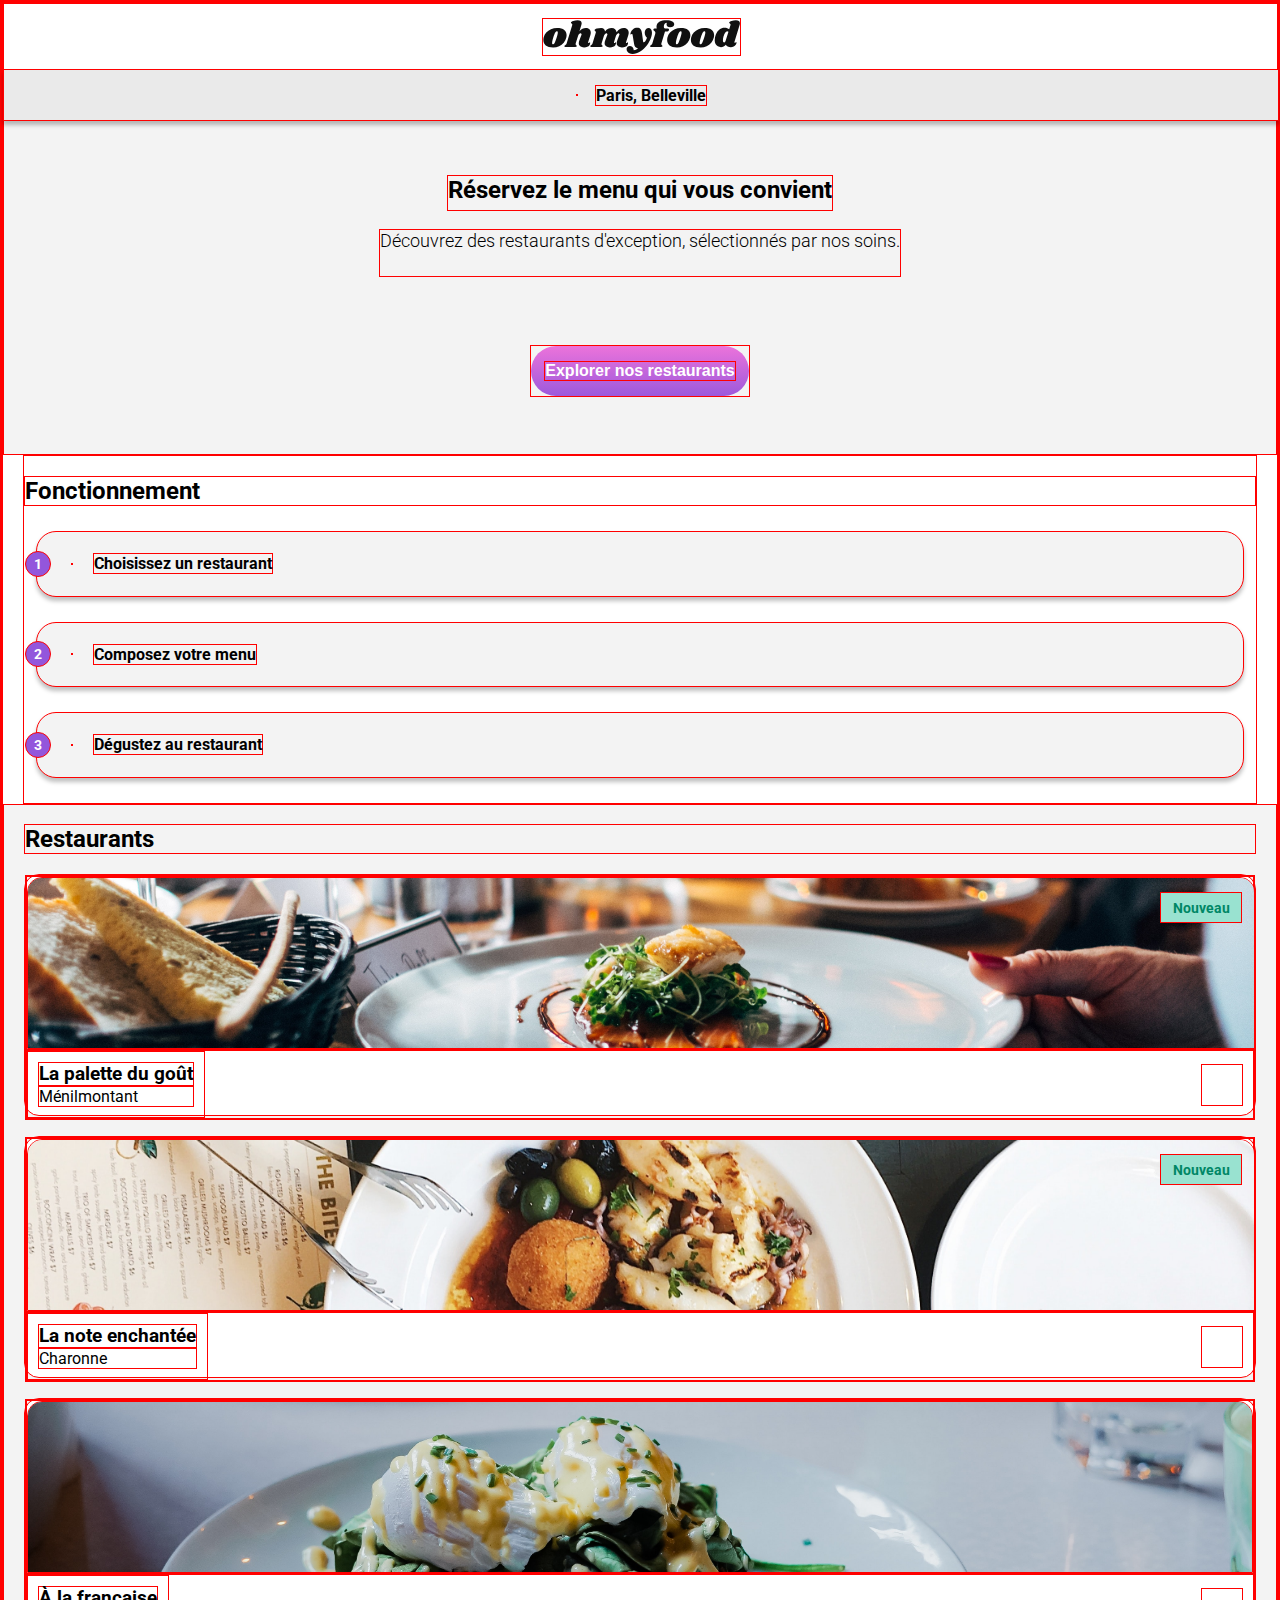
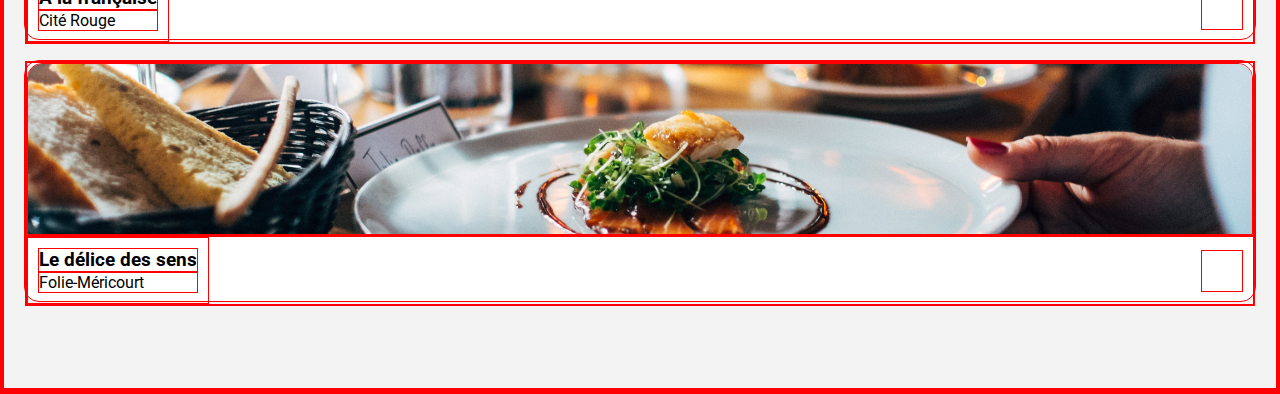
==== index.html @ c68cdf12 "Ajout de la section restaurant HTML + SCSS" ====
<!DOCTYPE html>
<html lang="fr">
  <head>
    <meta charset="UTF-8" />
    <meta name="viewport" content="width=device-width, initial-scale=1.0" />
    <title>Ohmyfood Paris</title>

    <link rel="preconnect" href="https://fonts.googleapis.com" />
    <link rel="preconnect" href="https://fonts.gstatic.com" crossorigin />
    <link href="https://fonts.googleapis.com/css2?family=Roboto:ital,wght@0,100;0,300;0,400;0,500;0,700;0,900;1,100;1,300;1,400;1,500;1,700;1,900&family=Shrikhand&display=swap" rel="stylesheet" />

    <link
      rel="stylesheet"
      href="https://cdnjs.cloudflare.com/ajax/libs/font-awesome/6.2.1/css/all.min.css"
      integrity="sha512-MV7K8+y+gLIBoVD59lQIYicR65iaqukzvf/nwasF0nqhPay5w/9lJmVM2hMDcnK1OnMGCdVK+iQrJ7lzPJQd1w=="
      crossorigin="anonymous"
      referrerpolicy="no-referrer"
    />

    <link rel="stylesheet" href="./SASS/index.css" />
  </head>
</html>

<body>
  <!-- HEADER -->
  <header class="header">
    <nav class="header__navigation">
      <img class="header__logo" src="./assets/images/logo/ohmyfood@2x.svg" alt="logo ohmyfood" />
      <div class="header__location">
        <i class="fa-solid fa-location-dot"></i>
        <h4>Paris, Belleville</h4>
      </div>
    </nav>
  </header>

  <!-- MAIN -->
  <main>
    <!-- EXPLORER -->
    <section class="explorer">
      <h1 class="explorer_title">Réservez le menu qui vous convient</h1>
      <p class="explorer__text">Découvrez des restaurants d'exception, sélectionnés par nos soins.</p>
      <a class="explorer__button--a" href="#">
        <button class="explorer__button">
          <h4>Explorer nos restaurants</h4>
        </button>
      </a>
    </section>

    <!-- FONCTIONNEMENT -->
    <section class="fonctionnement">
      <h2>Fonctionnement</h2>
      <article class="fonctionnement__card">
        <h3>1</h3>
        <i class="fa-solid fa-mobile-screen-button"></i>
        <h4>Choisissez un restaurant</h4>
      </article>
      <article class="fonctionnement__card">
        <h3>2</h3>
        <i class="fa-solid fa-list"></i>
        <h4>Composez votre menu</h4>
      </article>
      <article class="fonctionnement__card">
        <h3>3</h3>
        <i class="fa-solid fa-store"></i>
        <h4>Dégustez au restaurant</h4>
      </article>
    </section>

    <!-- RESTAURANTS -->
    <section class="restaurants">
      <h2>Restaurants</h2>

      <!-- RESTAURANTS Block 1 -->
      <a class="restaurants__card" href="#">
        <article>
          <div class="restaurants__image_container">
            <img class="restaurants__image" src="./assets/images/restaurants/jay-wennington-N_Y88TWmGwA-unsplash.jpg" alt="Restaurant La palette du goût" />
            <h5 class="restaurants__nouveau">Nouveau</h5>
          </div>
          <div class="restaurants__card_bottom">
            <div class="restaurants__text">
              <h3>La palette du goût</h3>
              <p>Ménilmontant</p>
            </div>
            <i class="fa-regular fa-heart"></i>
          </div>
        </article>
      </a>

      <!-- RESTAURANTS Block 2 -->
      <a class="restaurants__card" href="#">
        <article>
          <div class="restaurants__image_container">
            <img class="restaurants__image" src="./assets/images/restaurants/stil-u2Lp8tXIcjw-unsplash.jpg" alt="Restaurant La note enchantée" />
            <h5 class="restaurants__nouveau">Nouveau</h5>
          </div>
          <div class="restaurants__card_bottom">
            <div class="restaurants__text">
              <h3>La note enchantée</h3>
              <p>Charonne</p>
            </div>
            <i class="fa-solid fa-heart restaurants__favori"></i>
          </div>
        </article>
      </a>

      <!-- RESTAURANTS Block 3 -->
      <a class="restaurants__card" href="#">
        <article>
          <div class="restaurants__image_container">
            <img class="restaurants__image" src="./assets/images/restaurants/toa-heftiba-DQKerTsQwi0-unsplash.jpg" alt="Restaurant À la française" />
          </div>
          <div class="restaurants__card_bottom">
            <div class="restaurants__text">
              <h3>À la française</h3>
              <p>Cité Rouge</p>
            </div>
            <i class="fa-regular fa-heart"></i>
          </div>
        </article>
      </a>

      <!-- RESTAURANTS Block 4 -->
      <a class="restaurants__card" href="#">
        <article>
          <div class="restaurants__image_container">
            <img class="restaurants__image" src="./assets/images/restaurants/jay-wennington-N_Y88TWmGwA-unsplash.jpg" alt="Restaurant Le délice des sens" />
          </div>
          <div class="restaurants__card_bottom">
            <div class="restaurants__text">
              <h3>Le délice des sens</h3>
              <p>Folie-Méricourt</p>
            </div>
            <i class="fa-regular fa-heart"></i>
          </div>
        </article>
      </a>
    </section>
  </main>

  <footer></footer>
</body>
---- SASS/index.css ----
* {
  border: solid 1px red;
  text-decoration: none;
}

:root {
  --main-color: #9356DC;
  --second-color: #FF79DA;
  --third-color: #99E2D0;
  --grey: #EAEAEA;
  --light-grey: #f3f3f3;
  --darker-green: #008766;
}

body {
  margin: 0;
  font-family: Roboto;
}

/* HEADER */
.header {
  max-height: 113px;
}
.header .header__navigation {
  display: flex;
  flex-direction: column;
  justify-content: center;
  align-items: center;
  width: 100%;
}
.header .header__logo {
  width: 197px;
  height: 36px;
  margin: 14px 89px 13px;
}
.header .header__location {
  display: flex;
  flex-direction: row;
  justify-content: center;
  align-items: center;
  height: 50px;
  width: 100%;
  background-color: var(--grey);
  gap: 17px;
  font-size: 16px;
  box-shadow: 0px 4px 4px 0px rgba(0, 0, 0, 0.2509803922);
}

/* MAIN */
/* EXPLORER */
.explorer {
  display: flex;
  flex-direction: column;
  padding: 40px 60px 57px;
  align-items: center;
  text-align: center;
  background-color: var(--light-grey);
}
.explorer .explorer_title {
  font-size: 24px;
  min-height: 34px;
  margin-bottom: 0px;
}
.explorer .explorer__text {
  min-height: 46px;
  font-size: 18px;
  font-weight: 300;
}
.explorer .explorer__button {
  display: flex;
  justify-content: center;
  align-items: center;
  height: 50px;
  width: 218px;
  border-radius: 25px;
  background: linear-gradient(0deg, var(--main-color) -11.44%, var(--second-color) 123.93%);
  font-size: 16px;
  color: white;
  border: 0;
}
.explorer .explorer__button--a {
  margin-top: 50px;
}

/* FONCTIONNEMENT */
.fonctionnement {
  margin: 0px 20px;
}
.fonctionnement .fonctionnement__card {
  display: flex;
  flex-direction: row;
  align-items: center;
  background-color: var(--light-grey);
  border-radius: 20px;
  margin: 25px 12px;
  gap: 20px;
  font-size: 16px;
  box-shadow: 0px 4px 4px 0px rgba(0, 0, 0, 0.2509803922);
}
.fonctionnement .fonctionnement__card h3 {
  display: flex;
  justify-content: center;
  align-items: center;
  height: 24px;
  width: 24px;
  border-radius: 24px;
  background-color: var(--main-color);
  font-size: 14px;
  color: white;
  margin-left: -12px;
}

/* RESTAURANTS */
.restaurants {
  padding: 0px 20px 66px;
  background-color: var(--light-grey);
}
.restaurants .restaurants__card {
  display: flex;
  flex-direction: column;
  height: 240px;
  background-color: white;
  border-radius: 15px;
  margin-bottom: 20px;
}
.restaurants .restaurants__image {
  height: 170px;
  width: 100%;
  border-radius: 15px 15px 0px 0px;
  -o-object-fit: cover;
     object-fit: cover;
}
.restaurants .restaurants__image_container {
  display: flex;
  flex-direction: row;
}
.restaurants .restaurants__nouveau {
  display: flex;
  align-items: center;
  justify-content: center;
  background-color: var(--third-color);
  color: var(--darker-green);
  font-size: 14px;
  margin: 15px 0px 0px -95px;
  height: 29px;
  width: 80px;
}
.restaurants .restaurants__text {
  display: flex;
  flex-direction: column;
  padding: 10px;
}
.restaurants .restaurants__text h3,
.restaurants .restaurants__text p {
  margin: 0;
  color: black;
}
.restaurants .restaurants__card_bottom {
  display: flex;
  flex-direction: row;
  justify-content: space-between;
  align-items: center;
}
.restaurants .restaurants__card_bottom i {
  display: flex;
  justify-content: center;
  align-items: center;
  height: 40px;
  width: 40px;
  margin-right: 10px;
}
.restaurants .restaurants__favori {
  color: var(--main-color);
}/*# sourceMappingURL=index.css.map */
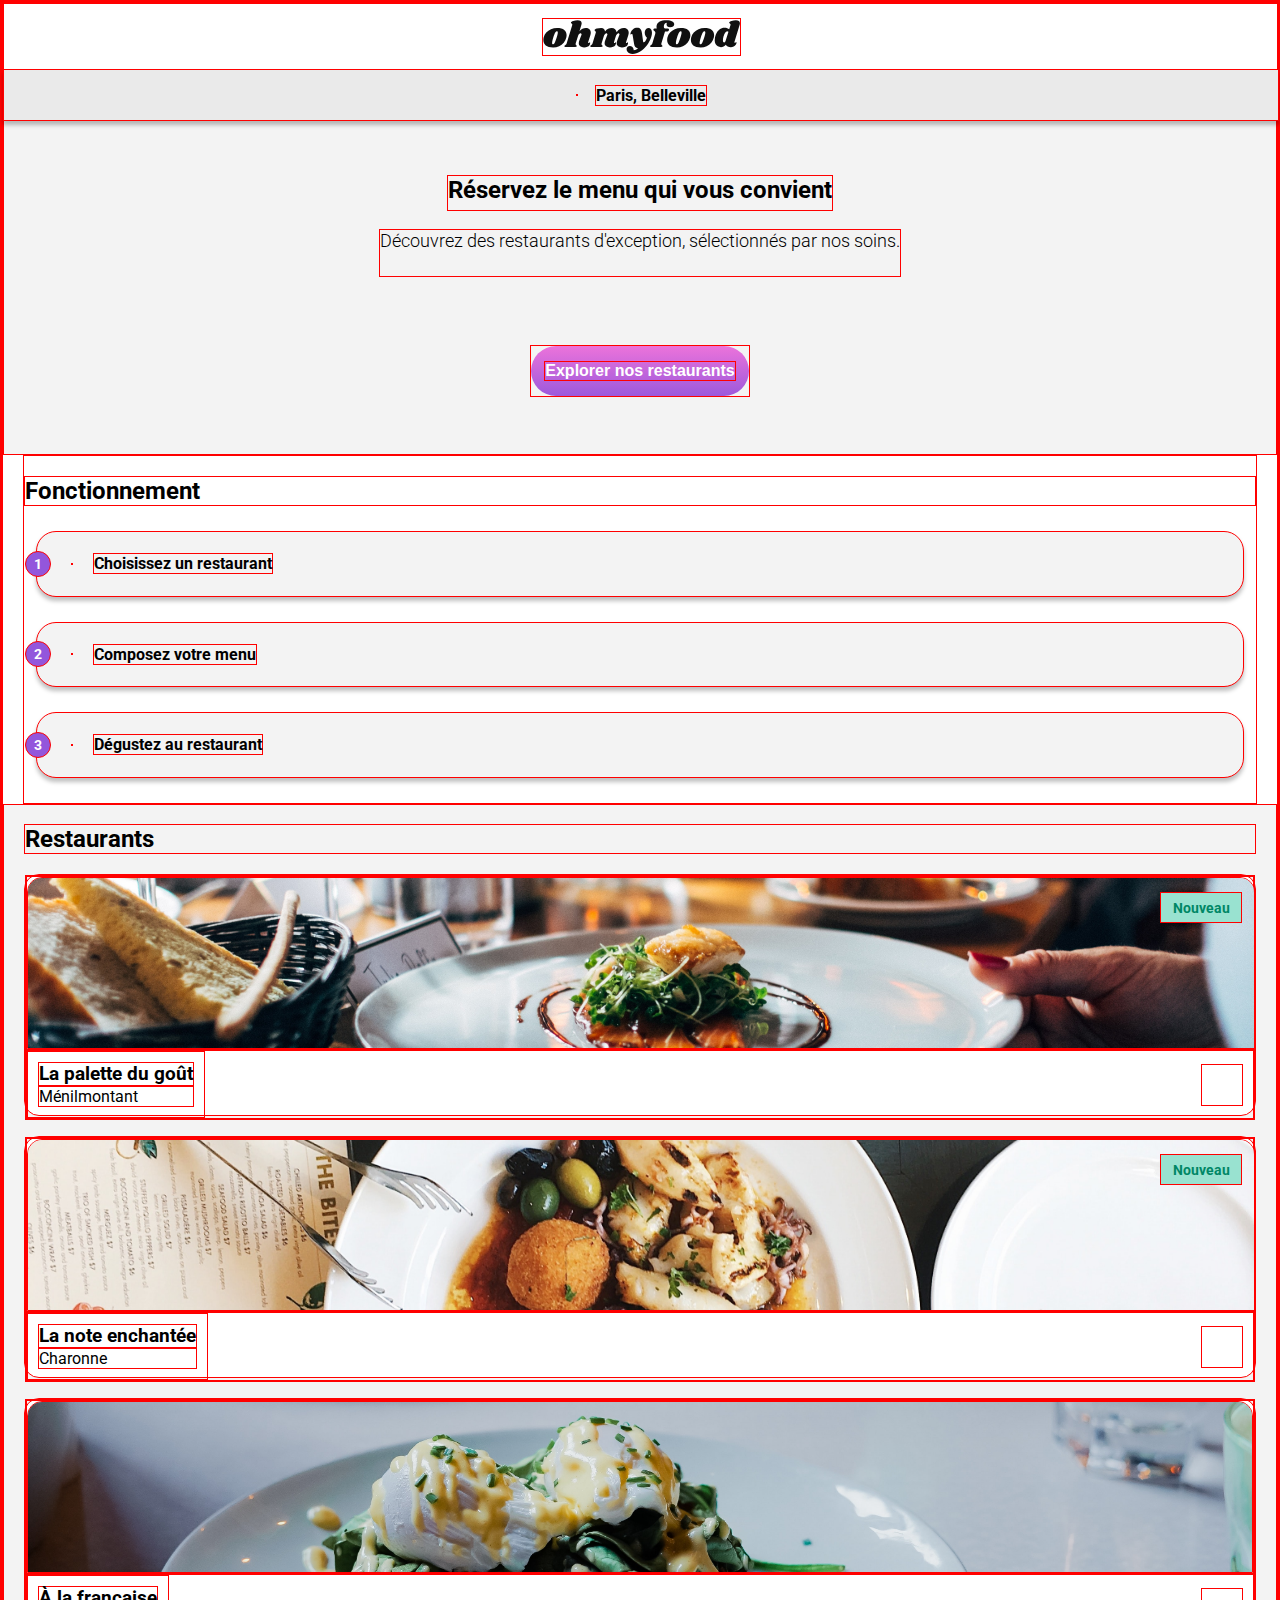
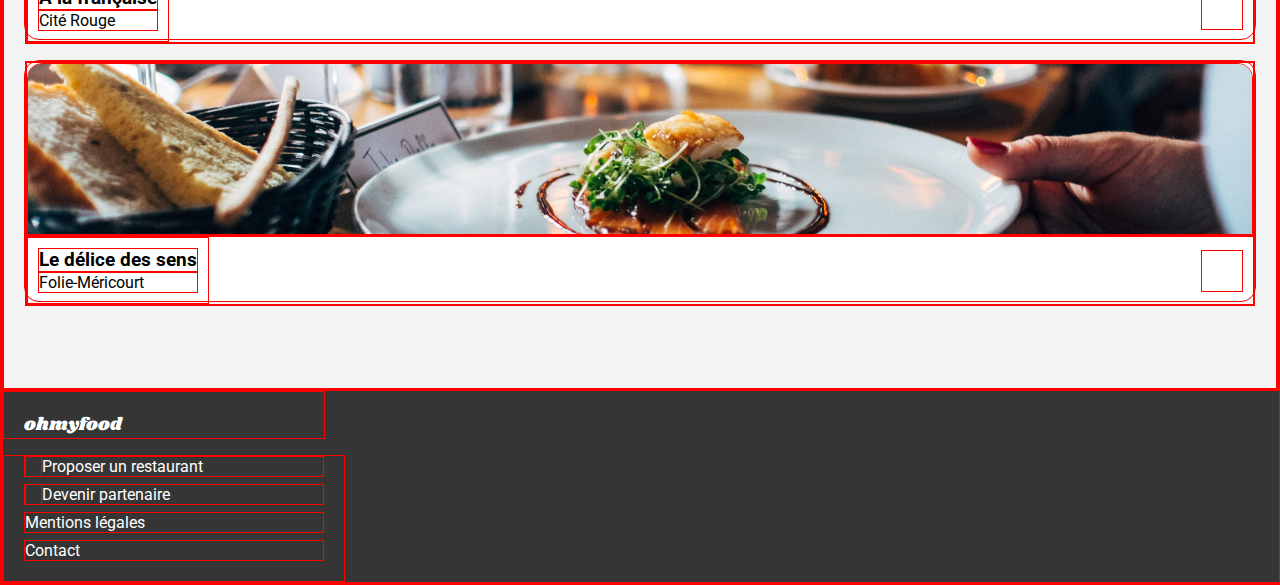
==== commit fd541568: "Ajout du footer html et SCSS" ====
--- a/index.html
+++ b/index.html
@@ -19,124 +19,132 @@
 
     <link rel="stylesheet" href="./SASS/index.css" />
   </head>
+
+  <body>
+    <!-- HEADER -->
+    <header class="header">
+      <nav class="header__navigation">
+        <img class="header__logo" src="./assets/images/logo/ohmyfood@2x.svg" alt="logo ohmyfood" />
+        <div class="header__location">
+          <i class="fa-solid fa-location-dot"></i>
+          <h4>Paris, Belleville</h4>
+        </div>
+      </nav>
+    </header>
+
+    <!-- MAIN -->
+    <main>
+      <!-- EXPLORER -->
+      <section class="explorer">
+        <h1 class="explorer_title">Réservez le menu qui vous convient</h1>
+        <p class="explorer__text">Découvrez des restaurants d'exception, sélectionnés par nos soins.</p>
+        <a class="explorer__button--a" href="#">
+          <button class="explorer__button">
+            <h4>Explorer nos restaurants</h4>
+          </button>
+        </a>
+      </section>
+
+      <!-- FONCTIONNEMENT -->
+      <section class="fonctionnement">
+        <h2>Fonctionnement</h2>
+        <article class="fonctionnement__card">
+          <h3>1</h3>
+          <i class="fa-solid fa-mobile-screen-button"></i>
+          <h4>Choisissez un restaurant</h4>
+        </article>
+        <article class="fonctionnement__card">
+          <h3>2</h3>
+          <i class="fa-solid fa-list"></i>
+          <h4>Composez votre menu</h4>
+        </article>
+        <article class="fonctionnement__card">
+          <h3>3</h3>
+          <i class="fa-solid fa-store"></i>
+          <h4>Dégustez au restaurant</h4>
+        </article>
+      </section>
+
+      <!-- RESTAURANTS -->
+      <section class="restaurants">
+        <h2>Restaurants</h2>
+
+        <!-- RESTAURANTS Block 1 -->
+        <a class="restaurants__card" href="#">
+          <article>
+            <div class="restaurants__image_container">
+              <img class="restaurants__image" src="./assets/images/restaurants/jay-wennington-N_Y88TWmGwA-unsplash.jpg" alt="Restaurant La palette du goût" />
+              <h5 class="restaurants__nouveau">Nouveau</h5>
+            </div>
+            <div class="restaurants__card_bottom">
+              <div class="restaurants__text">
+                <h3>La palette du goût</h3>
+                <p>Ménilmontant</p>
+              </div>
+              <i class="fa-regular fa-heart"></i>
+            </div>
+          </article>
+        </a>
+
+        <!-- RESTAURANTS Block 2 -->
+        <a class="restaurants__card" href="#">
+          <article>
+            <div class="restaurants__image_container">
+              <img class="restaurants__image" src="./assets/images/restaurants/stil-u2Lp8tXIcjw-unsplash.jpg" alt="Restaurant La note enchantée" />
+              <h5 class="restaurants__nouveau">Nouveau</h5>
+            </div>
+            <div class="restaurants__card_bottom">
+              <div class="restaurants__text">
+                <h3>La note enchantée</h3>
+                <p>Charonne</p>
+              </div>
+              <i class="fa-solid fa-heart restaurants__favori"></i>
+            </div>
+          </article>
+        </a>
+
+        <!-- RESTAURANTS Block 3 -->
+        <a class="restaurants__card" href="#">
+          <article>
+            <div class="restaurants__image_container">
+              <img class="restaurants__image" src="./assets/images/restaurants/toa-heftiba-DQKerTsQwi0-unsplash.jpg" alt="Restaurant À la française" />
+            </div>
+            <div class="restaurants__card_bottom">
+              <div class="restaurants__text">
+                <h3>À la française</h3>
+                <p>Cité Rouge</p>
+              </div>
+              <i class="fa-regular fa-heart"></i>
+            </div>
+          </article>
+        </a>
+
+        <!-- RESTAURANTS Block 4 -->
+        <a class="restaurants__card" href="#">
+          <article>
+            <div class="restaurants__image_container">
+              <img class="restaurants__image" src="./assets/images/restaurants/jay-wennington-N_Y88TWmGwA-unsplash.jpg" alt="Restaurant Le délice des sens" />
+            </div>
+            <div class="restaurants__card_bottom">
+              <div class="restaurants__text">
+                <h3>Le délice des sens</h3>
+                <p>Folie-Méricourt</p>
+              </div>
+              <i class="fa-regular fa-heart"></i>
+            </div>
+          </article>
+        </a>
+      </section>
+    </main>
+
+    <footer class="footer">
+      <a href="#" class="footer__logo">ohmyfood</a>
+      <div class="footer__link">
+        <a href="#"><i class="fa-solid fa-utensils"></i>Proposer un restaurant</a>
+        <a href="#"><i class="fa-solid fa-handshake-angle"></i>Devenir partenaire</a>
+        <a href="#">Mentions légales</a>
+        <a href="#">Contact</a>
+      </div>
+    </footer>
+  </body>
 </html>
-
-<body>
-  <!-- HEADER -->
-  <header class="header">
-    <nav class="header__navigation">
-      <img class="header__logo" src="./assets/images/logo/ohmyfood@2x.svg" alt="logo ohmyfood" />
-      <div class="header__location">
-        <i class="fa-solid fa-location-dot"></i>
-        <h4>Paris, Belleville</h4>
-      </div>
-    </nav>
-  </header>
-
-  <!-- MAIN -->
-  <main>
-    <!-- EXPLORER -->
-    <section class="explorer">
-      <h1 class="explorer_title">Réservez le menu qui vous convient</h1>
-      <p class="explorer__text">Découvrez des restaurants d'exception, sélectionnés par nos soins.</p>
-      <a class="explorer__button--a" href="#">
-        <button class="explorer__button">
-          <h4>Explorer nos restaurants</h4>
-        </button>
-      </a>
-    </section>
-
-    <!-- FONCTIONNEMENT -->
-    <section class="fonctionnement">
-      <h2>Fonctionnement</h2>
-      <article class="fonctionnement__card">
-        <h3>1</h3>
-        <i class="fa-solid fa-mobile-screen-button"></i>
-        <h4>Choisissez un restaurant</h4>
-      </article>
-      <article class="fonctionnement__card">
-        <h3>2</h3>
-        <i class="fa-solid fa-list"></i>
-        <h4>Composez votre menu</h4>
-      </article>
-      <article class="fonctionnement__card">
-        <h3>3</h3>
-        <i class="fa-solid fa-store"></i>
-        <h4>Dégustez au restaurant</h4>
-      </article>
-    </section>
-
-    <!-- RESTAURANTS -->
-    <section class="restaurants">
-      <h2>Restaurants</h2>
-
-      <!-- RESTAURANTS Block 1 -->
-      <a class="restaurants__card" href="#">
-        <article>
-          <div class="restaurants__image_container">
-            <img class="restaurants__image" src="./assets/images/restaurants/jay-wennington-N_Y88TWmGwA-unsplash.jpg" alt="Restaurant La palette du goût" />
-            <h5 class="restaurants__nouveau">Nouveau</h5>
-          </div>
-          <div class="restaurants__card_bottom">
-            <div class="restaurants__text">
-              <h3>La palette du goût</h3>
-              <p>Ménilmontant</p>
-            </div>
-            <i class="fa-regular fa-heart"></i>
-          </div>
-        </article>
-      </a>
-
-      <!-- RESTAURANTS Block 2 -->
-      <a class="restaurants__card" href="#">
-        <article>
-          <div class="restaurants__image_container">
-            <img class="restaurants__image" src="./assets/images/restaurants/stil-u2Lp8tXIcjw-unsplash.jpg" alt="Restaurant La note enchantée" />
-            <h5 class="restaurants__nouveau">Nouveau</h5>
-          </div>
-          <div class="restaurants__card_bottom">
-            <div class="restaurants__text">
-              <h3>La note enchantée</h3>
-              <p>Charonne</p>
-            </div>
-            <i class="fa-solid fa-heart restaurants__favori"></i>
-          </div>
-        </article>
-      </a>
-
-      <!-- RESTAURANTS Block 3 -->
-      <a class="restaurants__card" href="#">
-        <article>
-          <div class="restaurants__image_container">
-            <img class="restaurants__image" src="./assets/images/restaurants/toa-heftiba-DQKerTsQwi0-unsplash.jpg" alt="Restaurant À la française" />
-          </div>
-          <div class="restaurants__card_bottom">
-            <div class="restaurants__text">
-              <h3>À la française</h3>
-              <p>Cité Rouge</p>
-            </div>
-            <i class="fa-regular fa-heart"></i>
-          </div>
-        </article>
-      </a>
-
-      <!-- RESTAURANTS Block 4 -->
-      <a class="restaurants__card" href="#">
-        <article>
-          <div class="restaurants__image_container">
-            <img class="restaurants__image" src="./assets/images/restaurants/jay-wennington-N_Y88TWmGwA-unsplash.jpg" alt="Restaurant Le délice des sens" />
-          </div>
-          <div class="restaurants__card_bottom">
-            <div class="restaurants__text">
-              <h3>Le délice des sens</h3>
-              <p>Folie-Méricourt</p>
-            </div>
-            <i class="fa-regular fa-heart"></i>
-          </div>
-        </article>
-      </a>
-    </section>
-  </main>
-
-  <footer></footer>
-</body>
--- a/SASS/index.css
+++ b/SASS/index.css
@@ -10,9 +10,11 @@
   --grey: #EAEAEA;
   --light-grey: #f3f3f3;
   --darker-green: #008766;
+  --footer-background: #353535;
 }
 
 body {
+  padding: 0;
   margin: 0;
   font-family: Roboto;
 }
@@ -171,4 +173,38 @@
 }
 .restaurants .restaurants__favori {
   color: var(--main-color);
+}
+
+/* FOOTER */
+.footer {
+  display: flex;
+  flex-direction: column;
+  background-color: var(--footer-background);
+  width: 100%;
+  height: 100%;
+  margin: 0;
+  padding: 0;
+}
+.footer .footer__logo {
+  color: white;
+  font-family: shrikhand;
+  font-size: 18px;
+  margin-bottom: 16px;
+  padding: 20px 0px 0px 20px;
+  width: 300px;
+}
+.footer .footer__link {
+  display: flex;
+  flex-direction: column;
+  width: 300px;
+  gap: 7px;
+  padding: 0px 20px 20px;
+}
+.footer .footer__link a {
+  color: white;
+  font-size: 16px;
+}
+.footer .footer__link i {
+  width: 13px;
+  padding-right: 15px;
 }/*# sourceMappingURL=index.css.map */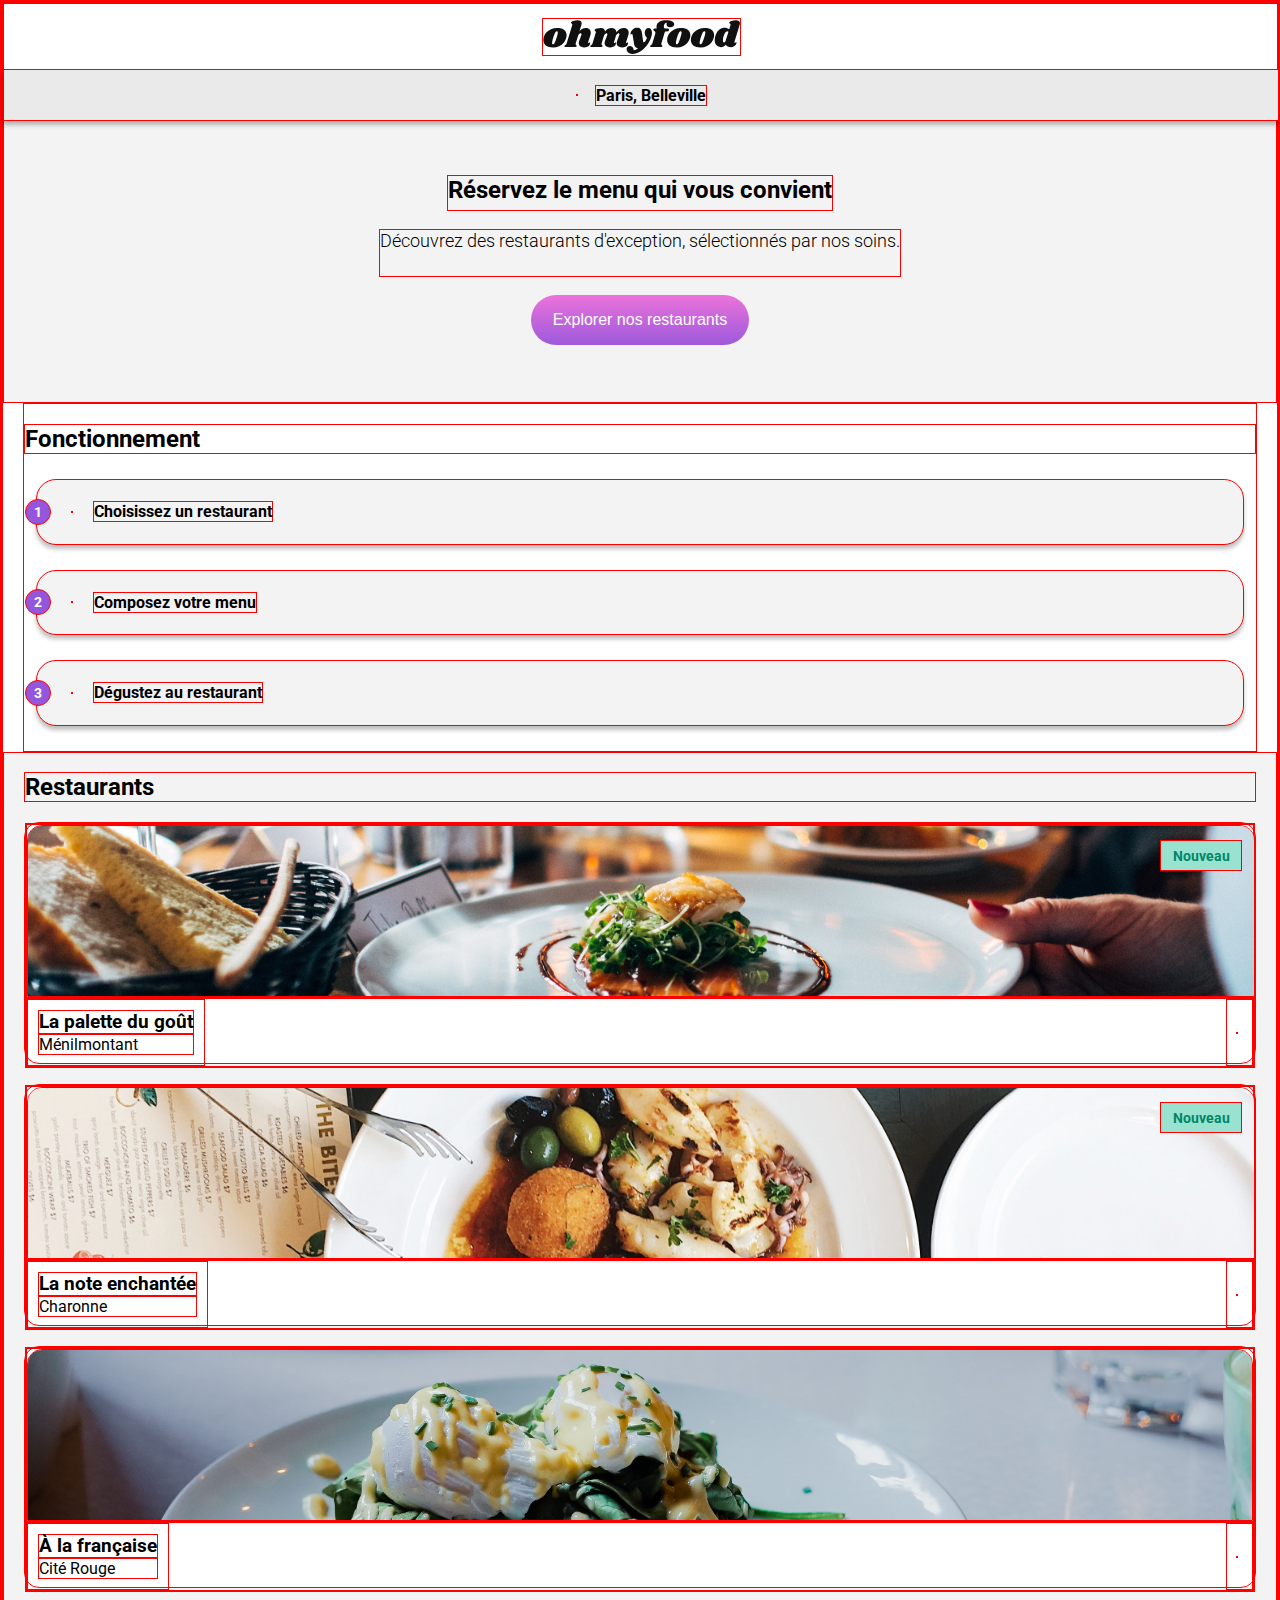
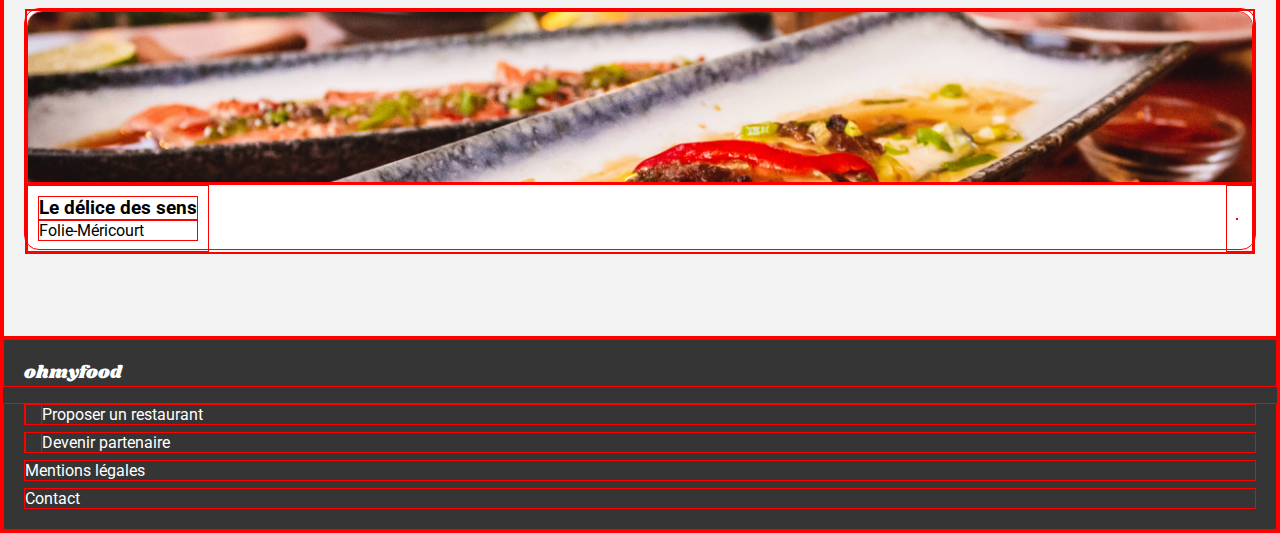
==== commit e9b92a31: "Première version des éléments du menus" ====
--- a/index.html
+++ b/index.html
@@ -38,11 +38,7 @@
       <section class="explorer">
         <h1 class="explorer_title">Réservez le menu qui vous convient</h1>
         <p class="explorer__text">Découvrez des restaurants d'exception, sélectionnés par nos soins.</p>
-        <a class="explorer__button--a" href="#">
-          <button class="explorer__button">
-            <h4>Explorer nos restaurants</h4>
-          </button>
-        </a>
+        <button class="explorer__button">Explorer nos restaurants</button>
       </section>
 
       <!-- FONCTIONNEMENT -->
@@ -70,7 +66,7 @@
         <h2>Restaurants</h2>
 
         <!-- RESTAURANTS Block 1 -->
-        <a class="restaurants__card" href="#">
+        <a class="restaurants__card" href="./restaurants/Resto1.html">
           <article>
             <div class="restaurants__image_container">
               <img class="restaurants__image" src="./assets/images/restaurants/jay-wennington-N_Y88TWmGwA-unsplash.jpg" alt="Restaurant La palette du goût" />
@@ -81,7 +77,10 @@
                 <h3>La palette du goût</h3>
                 <p>Ménilmontant</p>
               </div>
-              <i class="fa-regular fa-heart"></i>
+              <div class="restaurants__hearts">
+                <i class="fa-regular fa-heart"></i>
+                <i class="fa-solid fa-heart restaurants__favori"></i>
+              </div>
             </div>
           </article>
         </a>
@@ -98,7 +97,10 @@
                 <h3>La note enchantée</h3>
                 <p>Charonne</p>
               </div>
-              <i class="fa-solid fa-heart restaurants__favori"></i>
+              <div class="restaurants__hearts">
+                <i class="fa-regular fa-heart"></i>
+                <i class="fa-solid fa-heart restaurants__favori"></i>
+              </div>
             </div>
           </article>
         </a>
@@ -114,7 +116,10 @@
                 <h3>À la française</h3>
                 <p>Cité Rouge</p>
               </div>
-              <i class="fa-regular fa-heart"></i>
+              <div class="restaurants__hearts">
+                <i class="fa-regular fa-heart"></i>
+                <i class="fa-solid fa-heart restaurants__favori"></i>
+              </div>
             </div>
           </article>
         </a>
@@ -123,14 +128,17 @@
         <a class="restaurants__card" href="#">
           <article>
             <div class="restaurants__image_container">
-              <img class="restaurants__image" src="./assets/images/restaurants/jay-wennington-N_Y88TWmGwA-unsplash.jpg" alt="Restaurant Le délice des sens" />
+              <img class="restaurants__image" src="./assets/images/restaurants/louis-hansel-shotsoflouis-qNBGVyOCY8Q-unsplash.jpg" alt="Restaurant Le délice des sens" />
             </div>
             <div class="restaurants__card_bottom">
               <div class="restaurants__text">
                 <h3>Le délice des sens</h3>
                 <p>Folie-Méricourt</p>
               </div>
-              <i class="fa-regular fa-heart"></i>
+              <div class="restaurants__hearts">
+                <i class="fa-regular fa-heart"></i>
+                <i class="fa-solid fa-heart restaurants__favori"></i>
+              </div>
             </div>
           </article>
         </a>
--- a/SASS/index.css
+++ b/SASS/index.css
@@ -1,3 +1,4 @@
+/* GENERAL */
 * {
   border: solid 1px red;
   text-decoration: none;
@@ -13,6 +14,11 @@
   --footer-background: #353535;
 }
 
+html {
+  padding: 0;
+  margin: 0;
+}
+
 body {
   padding: 0;
   margin: 0;
@@ -78,10 +84,13 @@
   background: linear-gradient(0deg, var(--main-color) -11.44%, var(--second-color) 123.93%);
   font-size: 16px;
   color: white;
+  font-size: 16px;
+  font-weight: 500;
   border: 0;
 }
-.explorer .explorer__button--a {
-  margin-top: 50px;
+.explorer .explorer__button:hover {
+  opacity: 0.85;
+  box-shadow: 0px 4px 4px 0px rgba(0, 0, 0, 0.2509803922);
 }
 
 /* FONCTIONNEMENT */
@@ -147,6 +156,11 @@
   height: 29px;
   width: 80px;
 }
+.restaurants .restaurants__card_bottom {
+  display: flex;
+  flex-direction: row;
+  justify-content: space-between;
+}
 .restaurants .restaurants__text {
   display: flex;
   flex-direction: column;
@@ -157,22 +171,21 @@
   margin: 0;
   color: black;
 }
-.restaurants .restaurants__card_bottom {
-  display: flex;
-  flex-direction: row;
-  justify-content: space-between;
-  align-items: center;
-}
-.restaurants .restaurants__card_bottom i {
-  display: flex;
-  justify-content: center;
-  align-items: center;
-  height: 40px;
-  width: 40px;
-  margin-right: 10px;
+.restaurants .restaurants__hearts {
+  display: flex;
+  justify-content: center;
+  align-items: center;
+  font-size: 21px;
+  padding-right: 25px;
 }
 .restaurants .restaurants__favori {
-  color: var(--main-color);
+  opacity: 0;
+  color: var(white);
+  margin-left: -21px;
+  transition: opacity 1s;
+}
+.restaurants .restaurants__favori:hover {
+  opacity: 1;
 }
 
 /* FOOTER */
@@ -180,8 +193,6 @@
   display: flex;
   flex-direction: column;
   background-color: var(--footer-background);
-  width: 100%;
-  height: 100%;
   margin: 0;
   padding: 0;
 }
@@ -191,12 +202,10 @@
   font-size: 18px;
   margin-bottom: 16px;
   padding: 20px 0px 0px 20px;
-  width: 300px;
 }
 .footer .footer__link {
   display: flex;
   flex-direction: column;
-  width: 300px;
   gap: 7px;
   padding: 0px 20px 20px;
 }
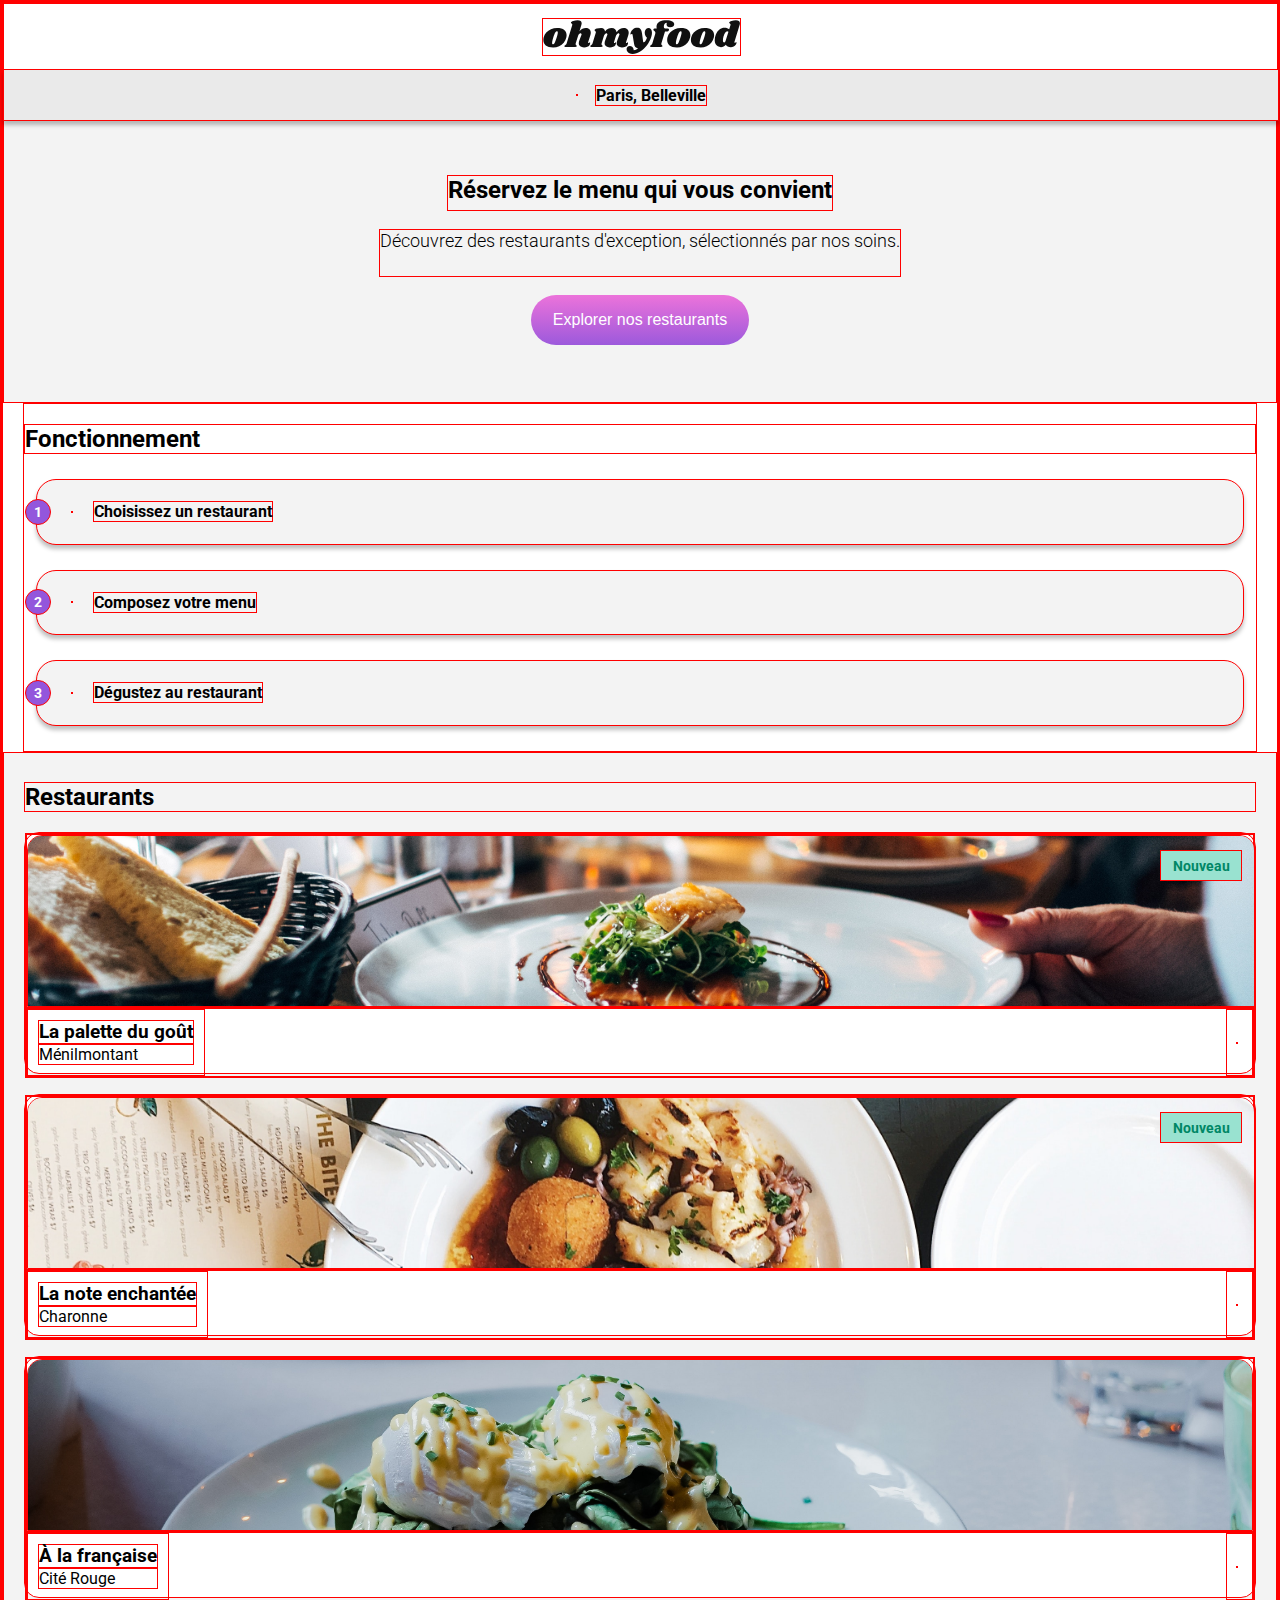
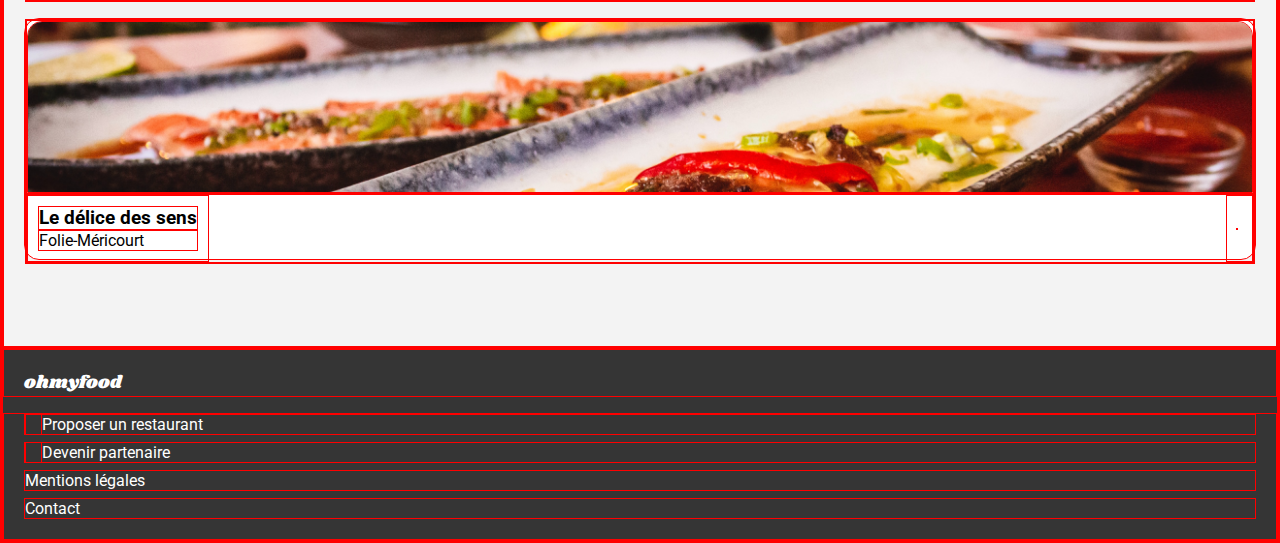
==== commit cdde03e5: "Minor - Ajout de l'animation des types de menus sur les pages restos + couleur sur la dernière icone" ====
--- a/index.html
+++ b/index.html
@@ -54,7 +54,7 @@
           <i class="fa-solid fa-list"></i>
           <h4>Composez votre menu</h4>
         </article>
-        <article class="fonctionnement__card">
+        <article class="fonctionnement__card fonctionnement__card--purple">
           <h3>3</h3>
           <i class="fa-solid fa-store"></i>
           <h4>Dégustez au restaurant</h4>
@@ -78,7 +78,7 @@
                 <p>Ménilmontant</p>
               </div>
               <div class="restaurants__hearts">
-                <i class="fa-regular fa-heart"></i>
+                <i class="fa-regular fa-heart restaurants__heart"></i>
                 <i class="fa-solid fa-heart restaurants__favori"></i>
               </div>
             </div>
@@ -98,7 +98,7 @@
                 <p>Charonne</p>
               </div>
               <div class="restaurants__hearts">
-                <i class="fa-regular fa-heart"></i>
+                <i class="fa-regular fa-heart restaurants__heart"></i>
                 <i class="fa-solid fa-heart restaurants__favori"></i>
               </div>
             </div>
@@ -117,7 +117,7 @@
                 <p>Cité Rouge</p>
               </div>
               <div class="restaurants__hearts">
-                <i class="fa-regular fa-heart"></i>
+                <i class="fa-regular fa-heart restaurants__heart"></i>
                 <i class="fa-solid fa-heart restaurants__favori"></i>
               </div>
             </div>
@@ -136,7 +136,7 @@
                 <p>Folie-Méricourt</p>
               </div>
               <div class="restaurants__hearts">
-                <i class="fa-regular fa-heart"></i>
+                <i class="fa-regular fa-heart restaurants__heart"></i>
                 <i class="fa-solid fa-heart restaurants__favori"></i>
               </div>
             </div>
@@ -151,7 +151,7 @@
         <a href="#"><i class="fa-solid fa-utensils"></i>Proposer un restaurant</a>
         <a href="#"><i class="fa-solid fa-handshake-angle"></i>Devenir partenaire</a>
         <a href="#">Mentions légales</a>
-        <a href="#">Contact</a>
+        <a href="mailto:contact@ohmyfood.fr">Contact</a>
       </div>
     </footer>
   </body>
--- a/SASS/index.css
+++ b/SASS/index.css
@@ -5,18 +5,13 @@
 }
 
 :root {
-  --main-color: #9356DC;
-  --second-color: #FF79DA;
-  --third-color: #99E2D0;
-  --grey: #EAEAEA;
+  --main-color: #9356dc;
+  --second-color: #ff79da;
+  --third-color: #99e2d0;
+  --grey: #eaeaea;
   --light-grey: #f3f3f3;
   --darker-green: #008766;
   --footer-background: #353535;
-}
-
-html {
-  padding: 0;
-  margin: 0;
 }
 
 body {
@@ -87,10 +82,11 @@
   font-size: 16px;
   font-weight: 500;
   border: 0;
+  transition: all 1s;
 }
 .explorer .explorer__button:hover {
   opacity: 0.85;
-  box-shadow: 0px 4px 4px 0px rgba(0, 0, 0, 0.2509803922);
+  box-shadow: 0px 4px 4px 0px rgba(0, 0, 0, 0.3764705882);
 }
 
 /* FONCTIONNEMENT */
@@ -107,6 +103,9 @@
   gap: 20px;
   font-size: 16px;
   box-shadow: 0px 4px 4px 0px rgba(0, 0, 0, 0.2509803922);
+}
+.fonctionnement .fonctionnement__card--purple i {
+  color: var(--main-color);
 }
 .fonctionnement .fonctionnement__card h3 {
   display: flex;
@@ -123,7 +122,7 @@
 
 /* RESTAURANTS */
 .restaurants {
-  padding: 0px 20px 66px;
+  padding: 10px 20px 66px;
   background-color: var(--light-grey);
 }
 .restaurants .restaurants__card {
@@ -178,14 +177,25 @@
   font-size: 21px;
   padding-right: 25px;
 }
+.restaurants .restaurants__heart {
+  color: black;
+  opacity: 1;
+  transition: opacity 0.2s;
+}
+.restaurants .restaurants__heart:hover {
+  opacity: 0;
+}
 .restaurants .restaurants__favori {
   opacity: 0;
-  color: var(white);
   margin-left: -21px;
-  transition: opacity 1s;
+  transition: opacity 0.2s;
 }
 .restaurants .restaurants__favori:hover {
   opacity: 1;
+  background: -webkit-linear-gradient(var(--main-color), var(--second-color));
+  -webkit-background-clip: text;
+          background-clip: text;
+  -webkit-text-fill-color: transparent;
 }
 
 /* FOOTER */
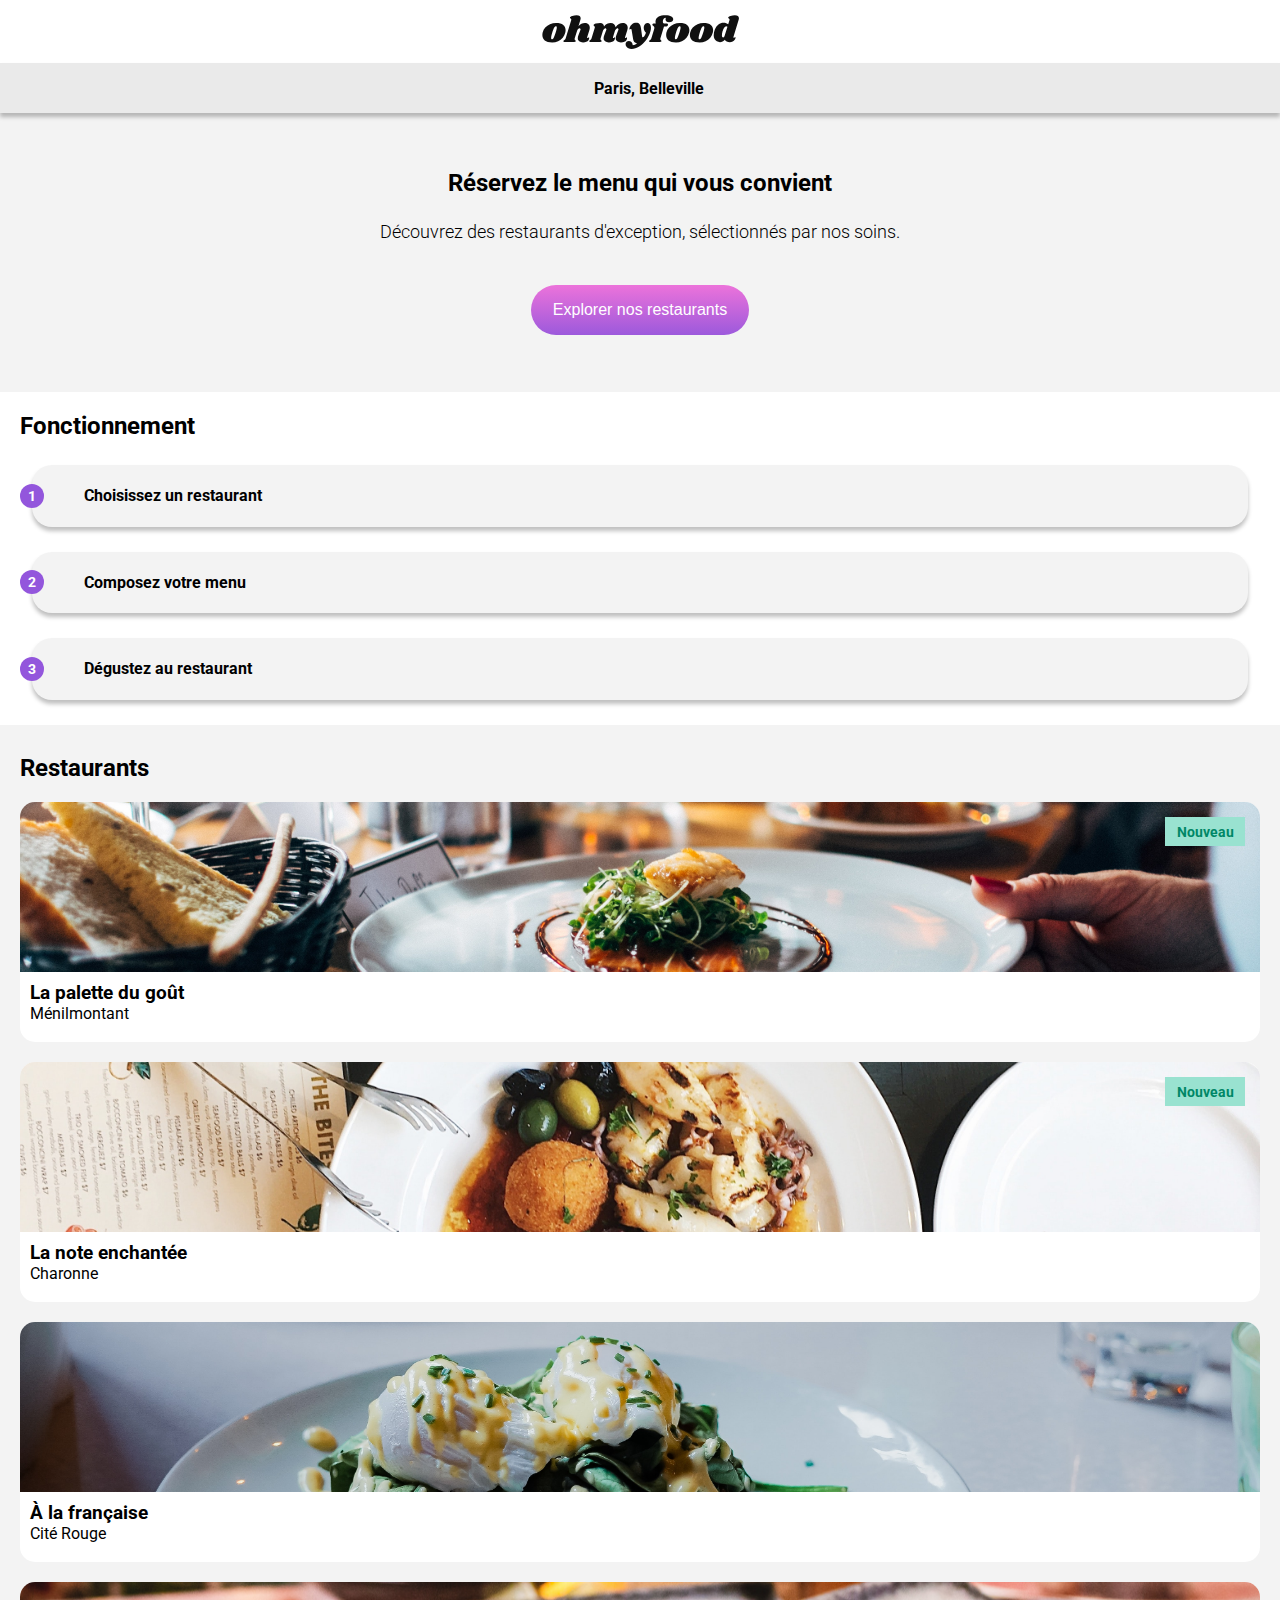
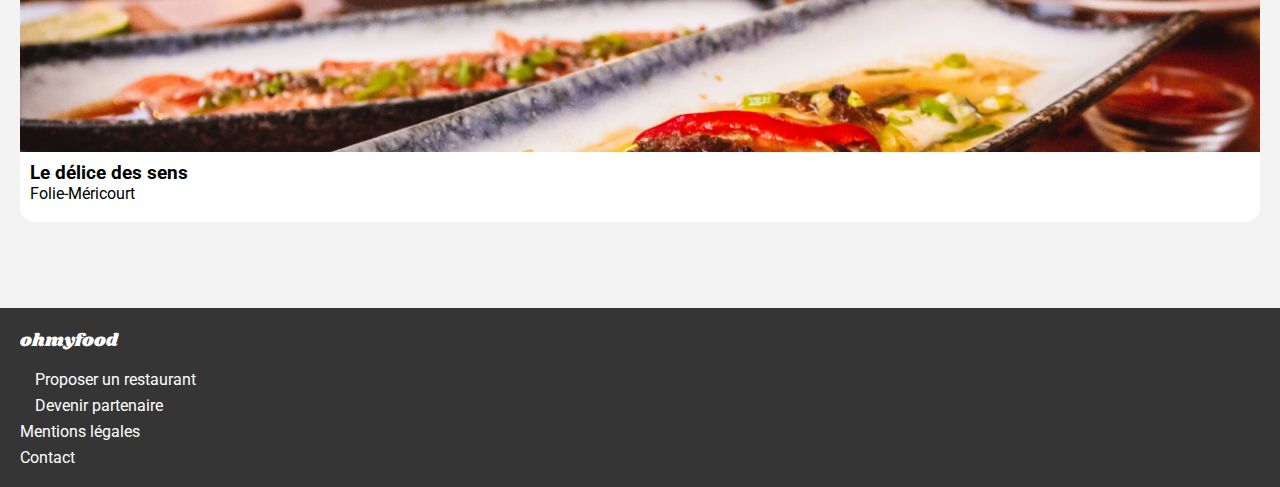
==== commit a62e19f5: "Major - Ajout et animation du loader" ====
--- a/index.html
+++ b/index.html
@@ -21,6 +21,11 @@
   </head>
 
   <body>
+    <!-- LOADER -->
+    <div class="loader">
+      <div><p class="loader__text">ohmyfood</p></div>
+    </div>
+
     <!-- HEADER -->
     <header class="header">
       <nav class="header__navigation">
@@ -86,7 +91,7 @@
         </a>
 
         <!-- RESTAURANTS Block 2 -->
-        <a class="restaurants__card" href="#">
+        <a class="restaurants__card" href="./restaurants/Resto2.html">
           <article>
             <div class="restaurants__image_container">
               <img class="restaurants__image" src="./assets/images/restaurants/stil-u2Lp8tXIcjw-unsplash.jpg" alt="Restaurant La note enchantée" />
@@ -106,7 +111,7 @@
         </a>
 
         <!-- RESTAURANTS Block 3 -->
-        <a class="restaurants__card" href="#">
+        <a class="restaurants__card" href="./restaurants/Resto3.html">
           <article>
             <div class="restaurants__image_container">
               <img class="restaurants__image" src="./assets/images/restaurants/toa-heftiba-DQKerTsQwi0-unsplash.jpg" alt="Restaurant À la française" />
@@ -125,7 +130,7 @@
         </a>
 
         <!-- RESTAURANTS Block 4 -->
-        <a class="restaurants__card" href="#">
+        <a class="restaurants__card" href="./restaurants/Resto4.html">
           <article>
             <div class="restaurants__image_container">
               <img class="restaurants__image" src="./assets/images/restaurants/louis-hansel-shotsoflouis-qNBGVyOCY8Q-unsplash.jpg" alt="Restaurant Le délice des sens" />
--- a/SASS/index.css
+++ b/SASS/index.css
@@ -1,6 +1,6 @@
 /* GENERAL */
 * {
-  border: solid 1px red;
+  /* border: solid 1px red; */
   text-decoration: none;
 }
 
@@ -18,8 +18,68 @@
   padding: 0;
   margin: 0;
   font-family: Roboto;
-}
-
+  /*
+        breakpoints are viewport arbitrary values,
+        they are defined with the aim of allowing the SCSS/CSS code of your app' behave accordingly to your user's device width,
+        the breakpoints I used were inspired by Bootstrap =>
+        https://getbootstrap.com/docs/5.0/layout/breakpoints/
+    */
+}
+@media only screen and (min-width: 767.99px) and (max-width: 1199.97px) {
+  body {
+    background-color: red;
+  }
+}
+
+/* LOADER */
+.loader {
+  display: flex;
+  position: fixed;
+  justify-content: center;
+  align-items: center;
+  width: 100%;
+  height: 100%;
+  background-color: white;
+  font-family: shrikhand;
+  font-size: 50px;
+  opacity: 0;
+  animation: loader 2.5s;
+  animation-iteration-count: 1;
+}
+.loader .loader__text {
+  animation: loader-text 2.5s;
+}
+
+@keyframes loader {
+  0% {
+    opacity: 1;
+  }
+  95% {
+    opacity: 0.9;
+  }
+  100% {
+    opacity: 0;
+  }
+}
+@keyframes loader-text {
+  0% {
+    opacity: 1;
+    transform: scale(0.5, 0.5);
+  }
+  50% {
+    transform: scale(1.5, 1.5);
+  }
+  75% {
+    transform: scale(0.9, 0.9);
+  }
+  95% {
+    transform: scale(1);
+    opacity: 1;
+  }
+  100% {
+    opacity: 0;
+  }
+}
 /* HEADER */
 .header {
   max-height: 113px;
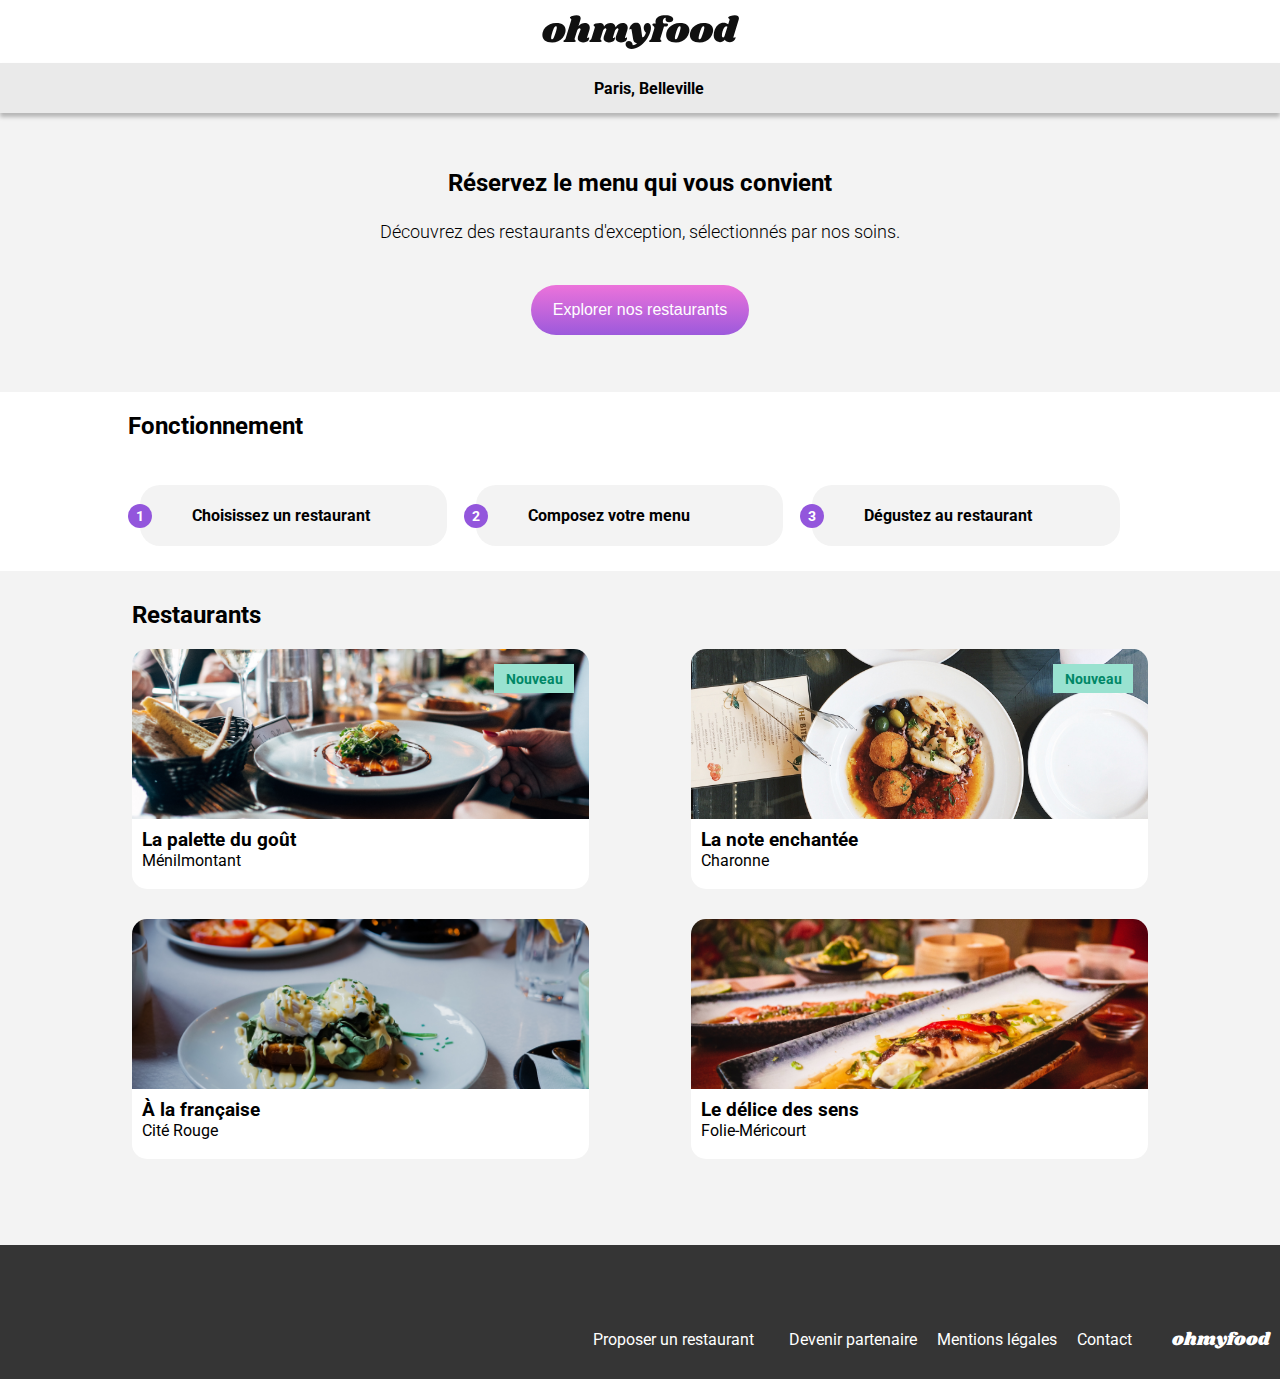
==== commit d4c37c34: "Major - Intégralité du site web est responsive" ====
--- a/index.html
+++ b/index.html
@@ -49,104 +49,107 @@
       <!-- FONCTIONNEMENT -->
       <section class="fonctionnement">
         <h2>Fonctionnement</h2>
-        <article class="fonctionnement__card">
-          <h3>1</h3>
-          <i class="fa-solid fa-mobile-screen-button"></i>
-          <h4>Choisissez un restaurant</h4>
-        </article>
-        <article class="fonctionnement__card">
-          <h3>2</h3>
-          <i class="fa-solid fa-list"></i>
-          <h4>Composez votre menu</h4>
-        </article>
-        <article class="fonctionnement__card fonctionnement__card--purple">
-          <h3>3</h3>
-          <i class="fa-solid fa-store"></i>
-          <h4>Dégustez au restaurant</h4>
-        </article>
+        <div class="fonctionnement__cards">
+          <article class="fonctionnement__card">
+            <h3>1</h3>
+            <i class="fa-solid fa-mobile-screen-button"></i>
+            <h4>Choisissez un restaurant</h4>
+          </article>
+          <article class="fonctionnement__card">
+            <h3>2</h3>
+            <i class="fa-solid fa-list"></i>
+            <h4>Composez votre menu</h4>
+          </article>
+          <article class="fonctionnement__card fonctionnement__card--purple">
+            <h3>3</h3>
+            <i class="fa-solid fa-store"></i>
+            <h4>Dégustez au restaurant</h4>
+          </article>
+        </div>
       </section>
 
       <!-- RESTAURANTS -->
       <section class="restaurants">
         <h2>Restaurants</h2>
+        <div class="restaurants__cards">
+          <!-- RESTAURANTS Block 1 -->
+          <a class="restaurants__card" href="./restaurants/Resto1.html">
+            <article>
+              <div class="restaurants__image_container">
+                <img class="restaurants__image" src="./assets/images/restaurants/jay-wennington-N_Y88TWmGwA-unsplash.jpg" alt="Restaurant La palette du goût" />
+                <h5 class="restaurants__nouveau">Nouveau</h5>
+              </div>
+              <div class="restaurants__card_bottom">
+                <div class="restaurants__text">
+                  <h3>La palette du goût</h3>
+                  <p>Ménilmontant</p>
+                </div>
+                <div class="restaurants__hearts">
+                  <i class="fa-regular fa-heart restaurants__heart"></i>
+                  <i class="fa-solid fa-heart restaurants__favori"></i>
+                </div>
+              </div>
+            </article>
+          </a>
 
-        <!-- RESTAURANTS Block 1 -->
-        <a class="restaurants__card" href="./restaurants/Resto1.html">
-          <article>
-            <div class="restaurants__image_container">
-              <img class="restaurants__image" src="./assets/images/restaurants/jay-wennington-N_Y88TWmGwA-unsplash.jpg" alt="Restaurant La palette du goût" />
-              <h5 class="restaurants__nouveau">Nouveau</h5>
-            </div>
-            <div class="restaurants__card_bottom">
-              <div class="restaurants__text">
-                <h3>La palette du goût</h3>
-                <p>Ménilmontant</p>
+          <!-- RESTAURANTS Block 2 -->
+          <a class="restaurants__card" href="./restaurants/Resto2.html">
+            <article>
+              <div class="restaurants__image_container">
+                <img class="restaurants__image" src="./assets/images/restaurants/stil-u2Lp8tXIcjw-unsplash.jpg" alt="Restaurant La note enchantée" />
+                <h5 class="restaurants__nouveau">Nouveau</h5>
               </div>
-              <div class="restaurants__hearts">
-                <i class="fa-regular fa-heart restaurants__heart"></i>
-                <i class="fa-solid fa-heart restaurants__favori"></i>
+              <div class="restaurants__card_bottom">
+                <div class="restaurants__text">
+                  <h3>La note enchantée</h3>
+                  <p>Charonne</p>
+                </div>
+                <div class="restaurants__hearts">
+                  <i class="fa-regular fa-heart restaurants__heart"></i>
+                  <i class="fa-solid fa-heart restaurants__favori"></i>
+                </div>
               </div>
-            </div>
-          </article>
-        </a>
+            </article>
+          </a>
 
-        <!-- RESTAURANTS Block 2 -->
-        <a class="restaurants__card" href="./restaurants/Resto2.html">
-          <article>
-            <div class="restaurants__image_container">
-              <img class="restaurants__image" src="./assets/images/restaurants/stil-u2Lp8tXIcjw-unsplash.jpg" alt="Restaurant La note enchantée" />
-              <h5 class="restaurants__nouveau">Nouveau</h5>
-            </div>
-            <div class="restaurants__card_bottom">
-              <div class="restaurants__text">
-                <h3>La note enchantée</h3>
-                <p>Charonne</p>
+          <!-- RESTAURANTS Block 3 -->
+          <a class="restaurants__card" href="./restaurants/Resto3.html">
+            <article>
+              <div class="restaurants__image_container">
+                <img class="restaurants__image" src="./assets/images/restaurants/toa-heftiba-DQKerTsQwi0-unsplash.jpg" alt="Restaurant À la française" />
               </div>
-              <div class="restaurants__hearts">
-                <i class="fa-regular fa-heart restaurants__heart"></i>
-                <i class="fa-solid fa-heart restaurants__favori"></i>
+              <div class="restaurants__card_bottom">
+                <div class="restaurants__text">
+                  <h3>À la française</h3>
+                  <p>Cité Rouge</p>
+                </div>
+                <div class="restaurants__hearts">
+                  <i class="fa-regular fa-heart restaurants__heart"></i>
+                  <i class="fa-solid fa-heart restaurants__favori"></i>
+                </div>
               </div>
-            </div>
-          </article>
-        </a>
+            </article>
+          </a>
 
-        <!-- RESTAURANTS Block 3 -->
-        <a class="restaurants__card" href="./restaurants/Resto3.html">
-          <article>
-            <div class="restaurants__image_container">
-              <img class="restaurants__image" src="./assets/images/restaurants/toa-heftiba-DQKerTsQwi0-unsplash.jpg" alt="Restaurant À la française" />
-            </div>
-            <div class="restaurants__card_bottom">
-              <div class="restaurants__text">
-                <h3>À la française</h3>
-                <p>Cité Rouge</p>
+          <!-- RESTAURANTS Block 4 -->
+          <a class="restaurants__card" href="./restaurants/Resto4.html">
+            <article>
+              <div class="restaurants__image_container">
+                <img class="restaurants__image" src="./assets/images/restaurants/louis-hansel-shotsoflouis-qNBGVyOCY8Q-unsplash.jpg" alt="Restaurant Le délice des sens" />
               </div>
-              <div class="restaurants__hearts">
-                <i class="fa-regular fa-heart restaurants__heart"></i>
-                <i class="fa-solid fa-heart restaurants__favori"></i>
+              <div class="restaurants__card_bottom">
+                <div class="restaurants__text">
+                  <h3>Le délice des sens</h3>
+                  <p>Folie-Méricourt</p>
+                </div>
+                <div class="restaurants__hearts">
+                  <i class="fa-regular fa-heart restaurants__heart"></i>
+                  <i class="fa-solid fa-heart restaurants__favori"></i>
+                </div>
               </div>
-            </div>
-          </article>
-        </a>
-
-        <!-- RESTAURANTS Block 4 -->
-        <a class="restaurants__card" href="./restaurants/Resto4.html">
-          <article>
-            <div class="restaurants__image_container">
-              <img class="restaurants__image" src="./assets/images/restaurants/louis-hansel-shotsoflouis-qNBGVyOCY8Q-unsplash.jpg" alt="Restaurant Le délice des sens" />
-            </div>
-            <div class="restaurants__card_bottom">
-              <div class="restaurants__text">
-                <h3>Le délice des sens</h3>
-                <p>Folie-Méricourt</p>
-              </div>
-              <div class="restaurants__hearts">
-                <i class="fa-regular fa-heart restaurants__heart"></i>
-                <i class="fa-solid fa-heart restaurants__favori"></i>
-              </div>
-            </div>
-          </article>
-        </a>
+            </article>
+          </a>
+        </div>
       </section>
     </main>
 
--- a/SASS/index.css
+++ b/SASS/index.css
@@ -18,17 +18,6 @@
   padding: 0;
   margin: 0;
   font-family: Roboto;
-  /*
-        breakpoints are viewport arbitrary values,
-        they are defined with the aim of allowing the SCSS/CSS code of your app' behave accordingly to your user's device width,
-        the breakpoints I used were inspired by Bootstrap =>
-        https://getbootstrap.com/docs/5.0/layout/breakpoints/
-    */
-}
-@media only screen and (min-width: 767.99px) and (max-width: 1199.97px) {
-  body {
-    background-color: red;
-  }
 }
 
 /* LOADER */
@@ -149,9 +138,38 @@
   box-shadow: 0px 4px 4px 0px rgba(0, 0, 0, 0.3764705882);
 }
 
-/* FONCTIONNEMENT */
+/* FONCTIONNEMENT  1024px */
 .fonctionnement {
-  margin: 0px 20px;
+  margin: 0 20px;
+  display: flex;
+  flex-direction: column;
+  /*
+        breakpoints are viewport arbitrary values,
+        they are defined with the aim of allowing the SCSS/CSS code of your app' behave accordingly to your user's device width,
+        the breakpoints I used were inspired by Bootstrap =>
+        https://getbootstrap.com/docs/5.0/layout/breakpoints/
+    */
+}
+@media only screen and (min-width: 768px) {
+  .fonctionnement {
+    margin: 0px 10%;
+  }
+}
+.fonctionnement .fonctionnement__cards {
+  /*
+        breakpoints are viewport arbitrary values,
+        they are defined with the aim of allowing the SCSS/CSS code of your app' behave accordingly to your user's device width,
+        the breakpoints I used were inspired by Bootstrap =>
+        https://getbootstrap.com/docs/5.0/layout/breakpoints/
+    */
+}
+@media only screen and (min-width: 768px) {
+  .fonctionnement .fonctionnement__cards {
+    display: flex;
+    flex-direction: row;
+    justify-content: flex-start;
+    gap: 5px;
+  }
 }
 .fonctionnement .fonctionnement__card {
   display: flex;
@@ -162,7 +180,17 @@
   margin: 25px 12px;
   gap: 20px;
   font-size: 16px;
-  box-shadow: 0px 4px 4px 0px rgba(0, 0, 0, 0.2509803922);
+  /*
+        breakpoints are viewport arbitrary values,
+        they are defined with the aim of allowing the SCSS/CSS code of your app' behave accordingly to your user's device width,
+        the breakpoints I used were inspired by Bootstrap =>
+        https://getbootstrap.com/docs/5.0/layout/breakpoints/
+    */
+}
+@media only screen and (min-width: 768px) {
+  .fonctionnement .fonctionnement__card {
+    width: 30%;
+  }
 }
 .fonctionnement .fonctionnement__card--purple i {
   color: var(--main-color);
@@ -185,6 +213,37 @@
   padding: 10px 20px 66px;
   background-color: var(--light-grey);
 }
+.restaurants h2 {
+  /*
+        breakpoints are viewport arbitrary values,
+        they are defined with the aim of allowing the SCSS/CSS code of your app' behave accordingly to your user's device width,
+        the breakpoints I used were inspired by Bootstrap =>
+        https://getbootstrap.com/docs/5.0/layout/breakpoints/
+    */
+}
+@media only screen and (min-width: 768px) {
+  .restaurants h2 {
+    margin: 20px 9%;
+  }
+}
+.restaurants .restaurants__cards {
+  /*
+        breakpoints are viewport arbitrary values,
+        they are defined with the aim of allowing the SCSS/CSS code of your app' behave accordingly to your user's device width,
+        the breakpoints I used were inspired by Bootstrap =>
+        https://getbootstrap.com/docs/5.0/layout/breakpoints/
+    */
+}
+@media only screen and (min-width: 768px) {
+  .restaurants .restaurants__cards {
+    display: flex;
+    flex-direction: row;
+    flex-wrap: wrap;
+    justify-content: center;
+    gap: 10px 10%;
+    margin: 0 9%;
+  }
+}
 .restaurants .restaurants__card {
   display: flex;
   flex-direction: column;
@@ -192,6 +251,17 @@
   background-color: white;
   border-radius: 15px;
   margin-bottom: 20px;
+  /*
+        breakpoints are viewport arbitrary values,
+        they are defined with the aim of allowing the SCSS/CSS code of your app' behave accordingly to your user's device width,
+        the breakpoints I used were inspired by Bootstrap =>
+        https://getbootstrap.com/docs/5.0/layout/breakpoints/
+    */
+}
+@media only screen and (min-width: 768px) {
+  .restaurants .restaurants__card {
+    width: 45%;
+  }
 }
 .restaurants .restaurants__image {
   height: 170px;
@@ -265,6 +335,20 @@
   background-color: var(--footer-background);
   margin: 0;
   padding: 0;
+  /*
+        breakpoints are viewport arbitrary values,
+        they are defined with the aim of allowing the SCSS/CSS code of your app' behave accordingly to your user's device width,
+        the breakpoints I used were inspired by Bootstrap =>
+        https://getbootstrap.com/docs/5.0/layout/breakpoints/
+    */
+}
+@media only screen and (min-width: 768px) {
+  .footer {
+    flex-direction: row-reverse;
+    align-items: flex-end;
+    height: 114px;
+    padding: 10px;
+  }
 }
 .footer .footer__logo {
   color: white;
@@ -278,6 +362,18 @@
   flex-direction: column;
   gap: 7px;
   padding: 0px 20px 20px;
+  /*
+        breakpoints are viewport arbitrary values,
+        they are defined with the aim of allowing the SCSS/CSS code of your app' behave accordingly to your user's device width,
+        the breakpoints I used were inspired by Bootstrap =>
+        https://getbootstrap.com/docs/5.0/layout/breakpoints/
+    */
+}
+@media only screen and (min-width: 768px) {
+  .footer .footer__link {
+    flex-direction: row;
+    gap: 20px;
+  }
 }
 .footer .footer__link a {
   color: white;
